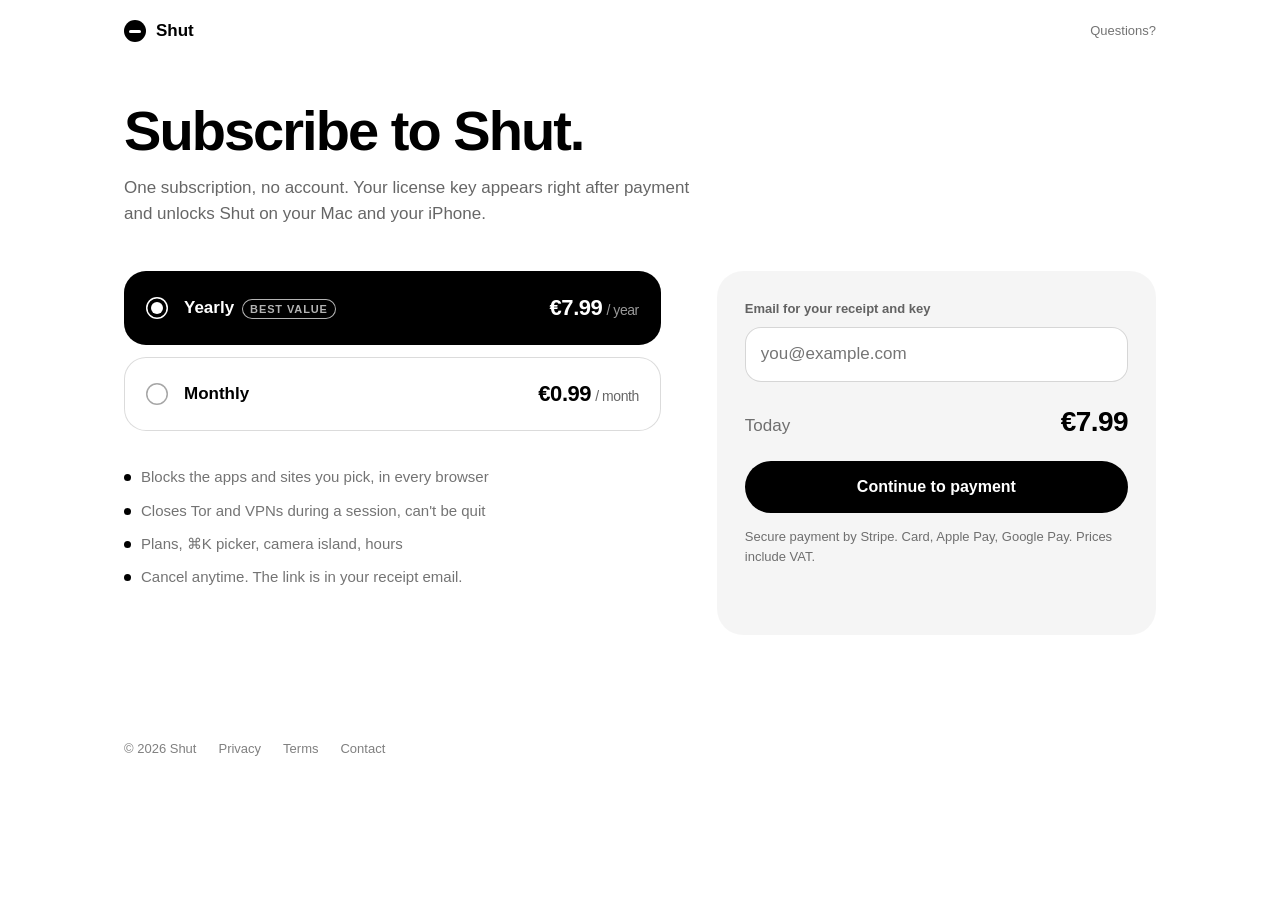
==== checkout/index.html @ 0a58b622 "Own checkout and key pages; live subscription links; new notarized build Co-Authored-By: Claude Opus" ====
<!doctype html>
<html lang="en">
<head>
<meta charset="utf-8"><meta name="viewport" content="width=device-width,initial-scale=1,viewport-fit=cover">
<title>Subscribe · Shut</title>
<link rel="icon" href="../favicon.svg">
<link rel="stylesheet" href="shared.css">
<style>
.grid{display:grid;grid-template-columns:1.1fr .9fr;gap:56px;margin-top:44px;align-items:start}
@media (max-width:820px){.grid{grid-template-columns:1fr;gap:36px}}
.plans{display:grid;gap:12px}
.plan{display:flex;align-items:center;gap:16px;padding:20px 22px;border-radius:22px;cursor:pointer;box-shadow:inset 0 0 0 1px rgba(var(--fg),.14);transition:background .15s,color .15s}
.plan input{position:absolute;opacity:0;pointer-events:none}
.dot{width:22px;height:22px;border-radius:50%;box-shadow:inset 0 0 0 1.5px rgba(var(--fg),.35);flex:none;position:relative}
.plan .name{font-weight:600}
.plan .price{margin-left:auto;font-variant-numeric:tabular-nums;font-weight:700;font-size:22px;letter-spacing:-.02em}
.plan .per{font-size:14px;font-weight:400;opacity:.6;margin-left:4px}
.tag{font-size:11px;font-weight:700;letter-spacing:.08em;text-transform:uppercase;padding:4px 8px;border-radius:999px;box-shadow:inset 0 0 0 1px currentColor;opacity:.7;margin-left:8px}
.plan:has(input:checked){background:rgb(var(--fg));color:var(--bg)}
.plan:has(input:checked) .dot{box-shadow:inset 0 0 0 1.5px var(--bg)}
.plan:has(input:checked) .dot::after{content:"";position:absolute;inset:5px;border-radius:50%;background:var(--bg)}
.box{padding:28px;border-radius:26px;background:rgba(var(--fg),.04)}
label.field{display:block;font-size:13px;font-weight:600;color:rgba(var(--fg),.6);margin:0 0 8px}
input[type=email]{width:100%;font:inherit;color:inherit;background:var(--bg);border:0;box-shadow:inset 0 0 0 1px rgba(var(--fg),.16);border-radius:16px;padding:14px 16px;margin-bottom:18px}
ul.list{list-style:none;padding:0;margin:22px 0 0;display:grid;gap:10px;font-size:15px}
ul.list li{display:flex;gap:10px}
ul.list li::before{content:"";flex:none;width:7px;height:7px;border-radius:50%;background:rgb(var(--fg));margin-top:9px}
.total{display:flex;justify-content:space-between;align-items:baseline;margin:0 0 18px;font-variant-numeric:tabular-nums}
.total strong{font-size:28px;letter-spacing:-.02em}
#error{color:rgb(var(--fg));font-size:14px;margin-top:12px;min-height:1em}
.go{width:100%}
.plan .price,.tag{white-space:nowrap}
@media (max-width:520px){.plan .name{display:flex;flex-direction:column;align-items:flex-start;gap:6px}.tag{margin-left:0}.plan{padding:18px}}
</style>
</head>
<body>
<header><a class="brand" href="../"><span class="mark"></span>Shut</a><a class="small muted" href="../#faq" style="text-decoration:none">Questions?</a></header>
<main>
  <h1>Subscribe to Shut.</h1>
  <p class="sub">One subscription, no account. Your license key appears right after payment and unlocks Shut on your Mac and your iPhone.</p>
  <div class="grid">
    <form id="form" class="plans" aria-label="Plan">
      <label class="plan"><input type="radio" name="plan" value="yearly" checked><span class="dot"></span><span class="name">Yearly<span class="tag">Best value</span></span><span class="price">€7.99<span class="per">/ year</span></span></label>
      <label class="plan"><input type="radio" name="plan" value="monthly"><span class="dot"></span><span class="name">Monthly</span><span class="price">€0.99<span class="per">/ month</span></span></label>
      <ul class="list muted">
        <li>Blocks the apps and sites you pick, in every browser</li>
        <li>Closes Tor and VPNs during a session, can't be quit</li>
        <li>Plans, ⌘K picker, camera island, hours</li>
        <li>Cancel anytime. The link is in your receipt email.</li>
      </ul>
    </form>
    <div class="box">
      <label class="field" for="email">Email for your receipt and key</label>
      <input id="email" type="email" autocomplete="email" placeholder="you@example.com" inputmode="email">
      <div class="total"><span class="muted">Today</span><strong id="total">€7.99</strong></div>
      <button id="go" class="btn go" type="button">Continue to payment</button>
      <p class="small muted" style="margin:14px 0 0">Secure payment by Stripe. Card, Apple Pay, Google Pay. Prices include VAT.</p>
      <p id="error" role="alert"></p>
    </div>
  </div>
</main>
<footer><span>© 2026 Shut</span><a href="../privacy/">Privacy</a><a href="../terms/">Terms</a><a href="mailto:hallo@eliasconrad.eu">Contact</a></footer>
<script>
const API = 'https://facet-license.vercel.app/api/checkout'
const form = document.getElementById('form'), go = document.getElementById('go'), err = document.getElementById('error'), total = document.getElementById('total')
const wanted = new URLSearchParams(location.search).get('plan')
if (wanted === 'monthly') form.querySelector('input[value=monthly]').checked = true
const plan = () => form.querySelector('input[name=plan]:checked').value
const sync = () => { total.textContent = plan() === 'monthly' ? '€0.99' : '€7.99' }
form.addEventListener('change', sync); sync()
go.addEventListener('click', async () => {
  err.textContent = ''; go.disabled = true; go.textContent = 'One moment…'
  try {
    const r = await fetch(API, { method: 'POST', headers: { 'Content-Type': 'application/json' }, body: JSON.stringify({ plan: plan(), email: document.getElementById('email').value }) })
    const d = await r.json()
    if (!d.url) throw new Error()
    location.href = d.url
  } catch {
    err.textContent = 'The payment step did not open. Please try again in a moment.'
    go.disabled = false; go.textContent = 'Continue to payment'
  }
})
</script>
</body>
</html>
---- checkout/shared.css ----
:root{color-scheme:light dark;--fg:0,0,0;--bg:#fff}
@media (prefers-color-scheme:dark){:root{--fg:255,255,255;--bg:#000}}
*{box-sizing:border-box}
html,body{margin:0;background:var(--bg);color:rgb(var(--fg));font:17px/1.55 -apple-system,BlinkMacSystemFont,"SF Pro Text","Helvetica Neue",Arial,sans-serif;-webkit-font-smoothing:antialiased}
a{color:inherit}
header{display:flex;align-items:center;justify-content:space-between;max-width:1080px;margin:0 auto;padding:max(18px,env(safe-area-inset-top)) 24px 18px}
.brand{display:flex;align-items:center;gap:10px;font-weight:600;text-decoration:none}
.mark{width:22px;height:22px;border-radius:50%;background:rgb(var(--fg));position:relative}
.mark::after{content:"";position:absolute;left:5px;right:5px;top:9.5px;height:3px;border-radius:2px;background:var(--bg)}
main{max-width:1080px;margin:0 auto;padding:40px 24px 80px}
h1{font-size:clamp(34px,4.6vw,56px);line-height:1.04;letter-spacing:-.035em;font-weight:700;margin:0 0 14px}
.sub{color:rgba(var(--fg),.6);max-width:34rem;margin:0}
.muted{color:rgba(var(--fg),.55)}
.small{font-size:13px}
.btn{display:inline-flex;align-items:center;justify-content:center;gap:10px;min-height:52px;padding:0 26px;border-radius:999px;border:0;background:rgb(var(--fg));color:var(--bg);font-weight:600;font-size:16px;line-height:1;font-family:inherit;cursor:pointer;text-decoration:none;transition:opacity .15s,transform .15s}
.btn:hover{opacity:.88}.btn:active{transform:scale(.98)}
.btn[disabled]{opacity:.45;cursor:default}
.ghost{background:transparent;color:rgb(var(--fg));box-shadow:inset 0 0 0 1px rgba(var(--fg),.2)}
:focus-visible{outline:2px solid rgb(var(--fg));outline-offset:3px}
footer{max-width:1080px;margin:0 auto;padding:24px 24px max(24px,env(safe-area-inset-bottom));display:flex;gap:22px;font-size:13px;color:rgba(var(--fg),.5)}
footer a{text-decoration:none}
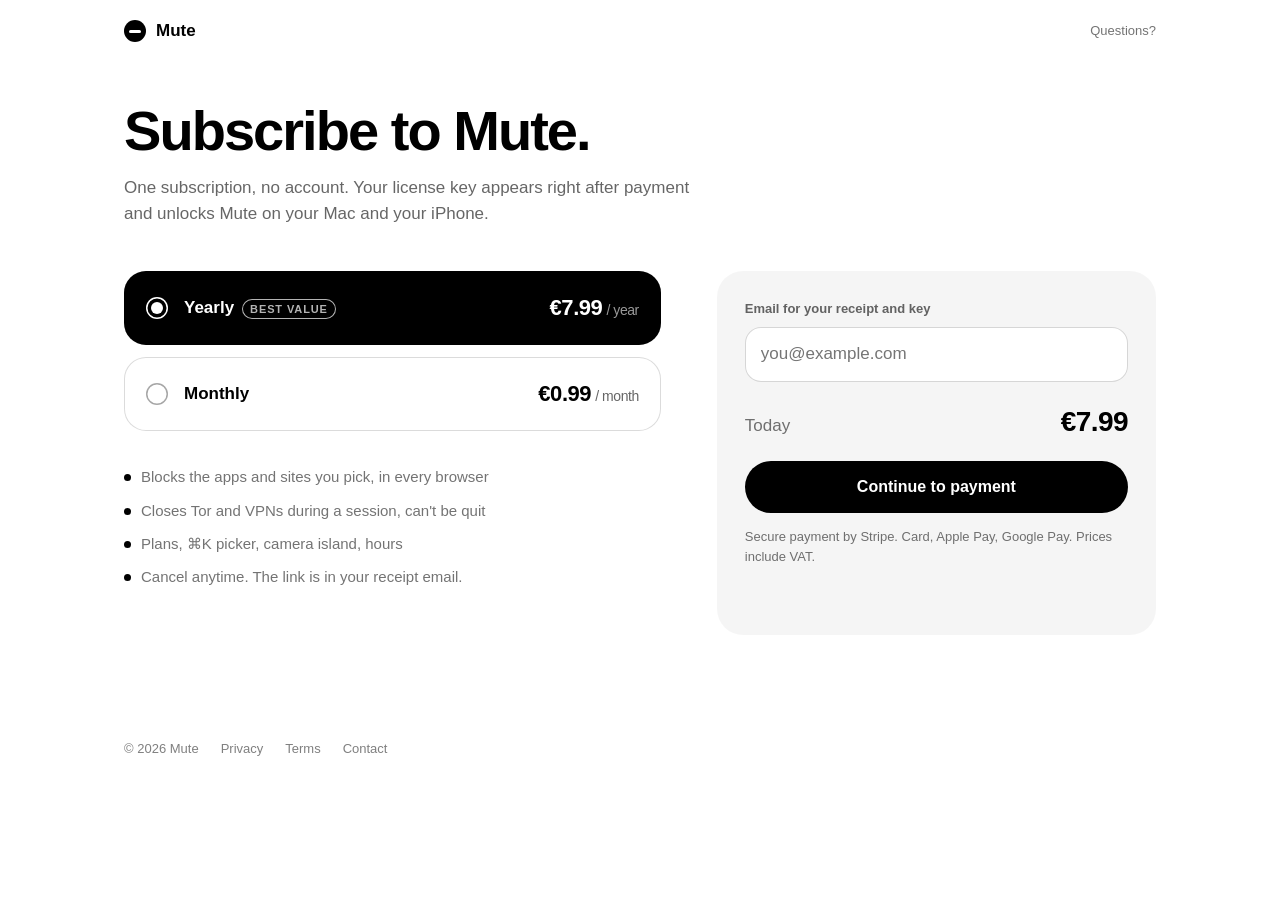
==== commit 5dc4920b: "Rename to Mute Co-Authored-By: Claude Opus 5.5 (1M context) <noreply@anthropic.com>" ====
--- a/checkout/index.html
+++ b/checkout/index.html
@@ -2,7 +2,7 @@
 <html lang="en">
 <head>
 <meta charset="utf-8"><meta name="viewport" content="width=device-width,initial-scale=1,viewport-fit=cover">
-<title>Subscribe · Shut</title>
+<title>Subscribe · Mute</title>
 <link rel="icon" href="../favicon.svg">
 <link rel="stylesheet" href="shared.css">
 <style>
@@ -34,10 +34,10 @@
 </style>
 </head>
 <body>
-<header><a class="brand" href="../"><span class="mark"></span>Shut</a><a class="small muted" href="../#faq" style="text-decoration:none">Questions?</a></header>
+<header><a class="brand" href="../"><span class="mark"></span>Mute</a><a class="small muted" href="../#faq" style="text-decoration:none">Questions?</a></header>
 <main>
-  <h1>Subscribe to Shut.</h1>
-  <p class="sub">One subscription, no account. Your license key appears right after payment and unlocks Shut on your Mac and your iPhone.</p>
+  <h1>Subscribe to Mute.</h1>
+  <p class="sub">One subscription, no account. Your license key appears right after payment and unlocks Mute on your Mac and your iPhone.</p>
   <div class="grid">
     <form id="form" class="plans" aria-label="Plan">
       <label class="plan"><input type="radio" name="plan" value="yearly" checked><span class="dot"></span><span class="name">Yearly<span class="tag">Best value</span></span><span class="price">€7.99<span class="per">/ year</span></span></label>
@@ -59,7 +59,7 @@
     </div>
   </div>
 </main>
-<footer><span>© 2026 Shut</span><a href="../privacy/">Privacy</a><a href="../terms/">Terms</a><a href="mailto:hallo@eliasconrad.eu">Contact</a></footer>
+<footer><span>© 2026 Mute</span><a href="../privacy/">Privacy</a><a href="../terms/">Terms</a><a href="mailto:hallo@eliasconrad.eu">Contact</a></footer>
 <script>
 const API = 'https://facet-license.vercel.app/api/checkout'
 const form = document.getElementById('form'), go = document.getElementById('go'), err = document.getElementById('error'), total = document.getElementById('total')
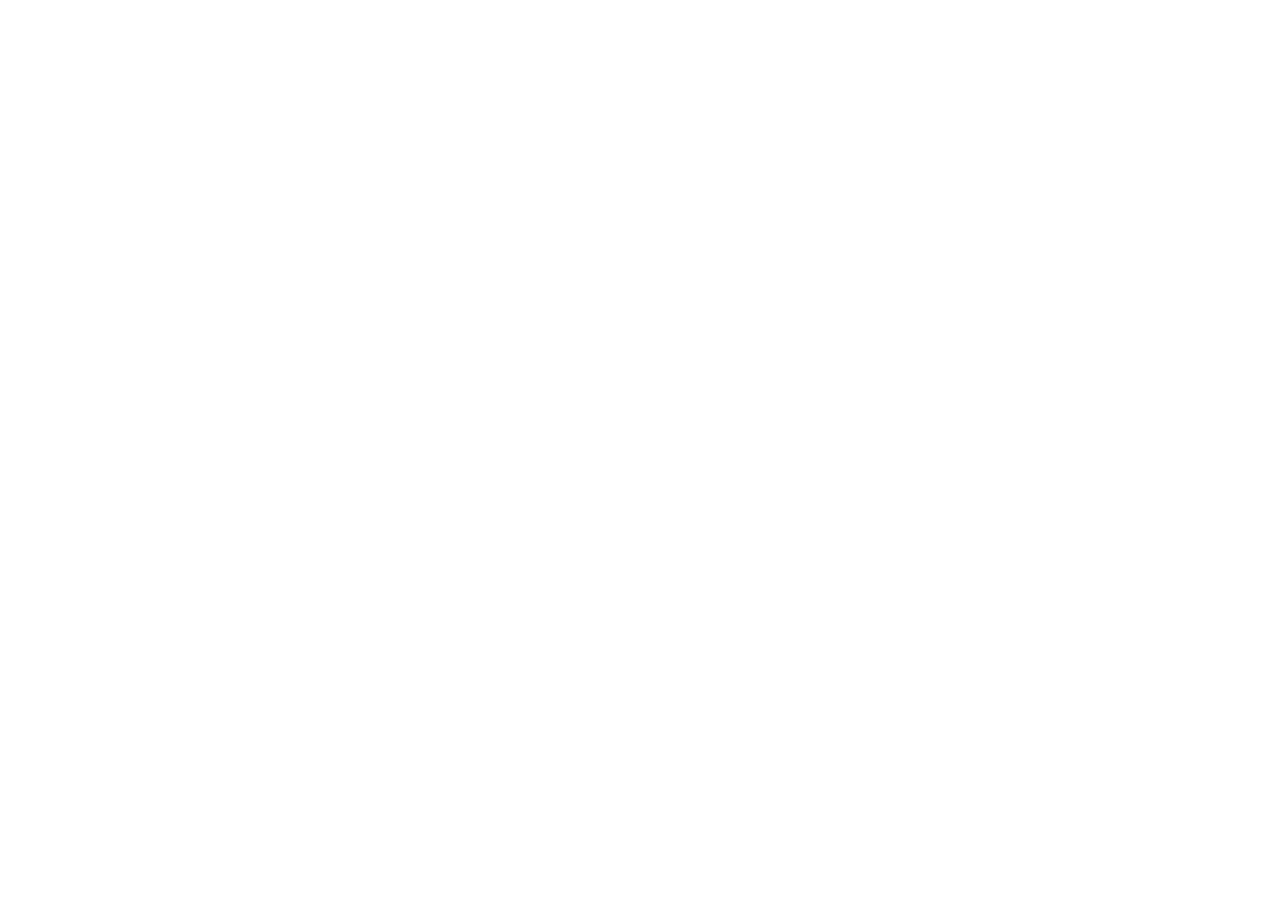
==== commit 0a049ad6: "Mute moved to muteapp.online" ====
--- a/checkout/index.html
+++ b/checkout/index.html
@@ -1,85 +1 @@
-<!doctype html>
-<html lang="en">
-<head>
-<meta charset="utf-8"><meta name="viewport" content="width=device-width,initial-scale=1,viewport-fit=cover">
-<title>Subscribe · Mute</title>
-<link rel="icon" href="../favicon.svg">
-<link rel="stylesheet" href="shared.css">
-<style>
-.grid{display:grid;grid-template-columns:1.1fr .9fr;gap:56px;margin-top:44px;align-items:start}
-@media (max-width:820px){.grid{grid-template-columns:1fr;gap:36px}}
-.plans{display:grid;gap:12px}
-.plan{display:flex;align-items:center;gap:16px;padding:20px 22px;border-radius:22px;cursor:pointer;box-shadow:inset 0 0 0 1px rgba(var(--fg),.14);transition:background .15s,color .15s}
-.plan input{position:absolute;opacity:0;pointer-events:none}
-.dot{width:22px;height:22px;border-radius:50%;box-shadow:inset 0 0 0 1.5px rgba(var(--fg),.35);flex:none;position:relative}
-.plan .name{font-weight:600}
-.plan .price{margin-left:auto;font-variant-numeric:tabular-nums;font-weight:700;font-size:22px;letter-spacing:-.02em}
-.plan .per{font-size:14px;font-weight:400;opacity:.6;margin-left:4px}
-.tag{font-size:11px;font-weight:700;letter-spacing:.08em;text-transform:uppercase;padding:4px 8px;border-radius:999px;box-shadow:inset 0 0 0 1px currentColor;opacity:.7;margin-left:8px}
-.plan:has(input:checked){background:rgb(var(--fg));color:var(--bg)}
-.plan:has(input:checked) .dot{box-shadow:inset 0 0 0 1.5px var(--bg)}
-.plan:has(input:checked) .dot::after{content:"";position:absolute;inset:5px;border-radius:50%;background:var(--bg)}
-.box{padding:28px;border-radius:26px;background:rgba(var(--fg),.04)}
-label.field{display:block;font-size:13px;font-weight:600;color:rgba(var(--fg),.6);margin:0 0 8px}
-input[type=email]{width:100%;font:inherit;color:inherit;background:var(--bg);border:0;box-shadow:inset 0 0 0 1px rgba(var(--fg),.16);border-radius:16px;padding:14px 16px;margin-bottom:18px}
-ul.list{list-style:none;padding:0;margin:22px 0 0;display:grid;gap:10px;font-size:15px}
-ul.list li{display:flex;gap:10px}
-ul.list li::before{content:"";flex:none;width:7px;height:7px;border-radius:50%;background:rgb(var(--fg));margin-top:9px}
-.total{display:flex;justify-content:space-between;align-items:baseline;margin:0 0 18px;font-variant-numeric:tabular-nums}
-.total strong{font-size:28px;letter-spacing:-.02em}
-#error{color:rgb(var(--fg));font-size:14px;margin-top:12px;min-height:1em}
-.go{width:100%}
-.plan .price,.tag{white-space:nowrap}
-@media (max-width:520px){.plan .name{display:flex;flex-direction:column;align-items:flex-start;gap:6px}.tag{margin-left:0}.plan{padding:18px}}
-</style>
-</head>
-<body>
-<header><a class="brand" href="../"><span class="mark"></span>Mute</a><a class="small muted" href="../#faq" style="text-decoration:none">Questions?</a></header>
-<main>
-  <h1>Subscribe to Mute.</h1>
-  <p class="sub">One subscription, no account. Your license key appears right after payment and unlocks Mute on your Mac and your iPhone.</p>
-  <div class="grid">
-    <form id="form" class="plans" aria-label="Plan">
-      <label class="plan"><input type="radio" name="plan" value="yearly" checked><span class="dot"></span><span class="name">Yearly<span class="tag">Best value</span></span><span class="price">€7.99<span class="per">/ year</span></span></label>
-      <label class="plan"><input type="radio" name="plan" value="monthly"><span class="dot"></span><span class="name">Monthly</span><span class="price">€0.99<span class="per">/ month</span></span></label>
-      <ul class="list muted">
-        <li>Blocks the apps and sites you pick, in every browser</li>
-        <li>Closes Tor and VPNs during a session, can't be quit</li>
-        <li>Plans, ⌘K picker, camera island, hours</li>
-        <li>Cancel anytime. The link is in your receipt email.</li>
-      </ul>
-    </form>
-    <div class="box">
-      <label class="field" for="email">Email for your receipt and key</label>
-      <input id="email" type="email" autocomplete="email" placeholder="you@example.com" inputmode="email">
-      <div class="total"><span class="muted">Today</span><strong id="total">€7.99</strong></div>
-      <button id="go" class="btn go" type="button">Continue to payment</button>
-      <p class="small muted" style="margin:14px 0 0">Secure payment by Stripe. Card, Apple Pay, Google Pay. Prices include VAT.</p>
-      <p id="error" role="alert"></p>
-    </div>
-  </div>
-</main>
-<footer><span>© 2026 Mute</span><a href="../privacy/">Privacy</a><a href="../terms/">Terms</a><a href="mailto:hallo@eliasconrad.eu">Contact</a></footer>
-<script>
-const API = 'https://facet-license.vercel.app/api/checkout'
-const form = document.getElementById('form'), go = document.getElementById('go'), err = document.getElementById('error'), total = document.getElementById('total')
-const wanted = new URLSearchParams(location.search).get('plan')
-if (wanted === 'monthly') form.querySelector('input[value=monthly]').checked = true
-const plan = () => form.querySelector('input[name=plan]:checked').value
-const sync = () => { total.textContent = plan() === 'monthly' ? '€0.99' : '€7.99' }
-form.addEventListener('change', sync); sync()
-go.addEventListener('click', async () => {
-  err.textContent = ''; go.disabled = true; go.textContent = 'One moment…'
-  try {
-    const r = await fetch(API, { method: 'POST', headers: { 'Content-Type': 'application/json' }, body: JSON.stringify({ plan: plan(), email: document.getElementById('email').value }) })
-    const d = await r.json()
-    if (!d.url) throw new Error()
-    location.href = d.url
-  } catch {
-    err.textContent = 'The payment step did not open. Please try again in a moment.'
-    go.disabled = false; go.textContent = 'Continue to payment'
-  }
-})
-</script>
-</body>
-</html>
+<!doctype html><meta charset="utf-8"><title>Mute</title><meta name="robots" content="noindex"><script>var p=location.pathname.replace(/^\/facet/,"");location.replace("https://muteapp.online"+(p||"/")+location.search+location.hash)</script><a href="https://muteapp.online/">Mute moved to muteapp.online</a>
